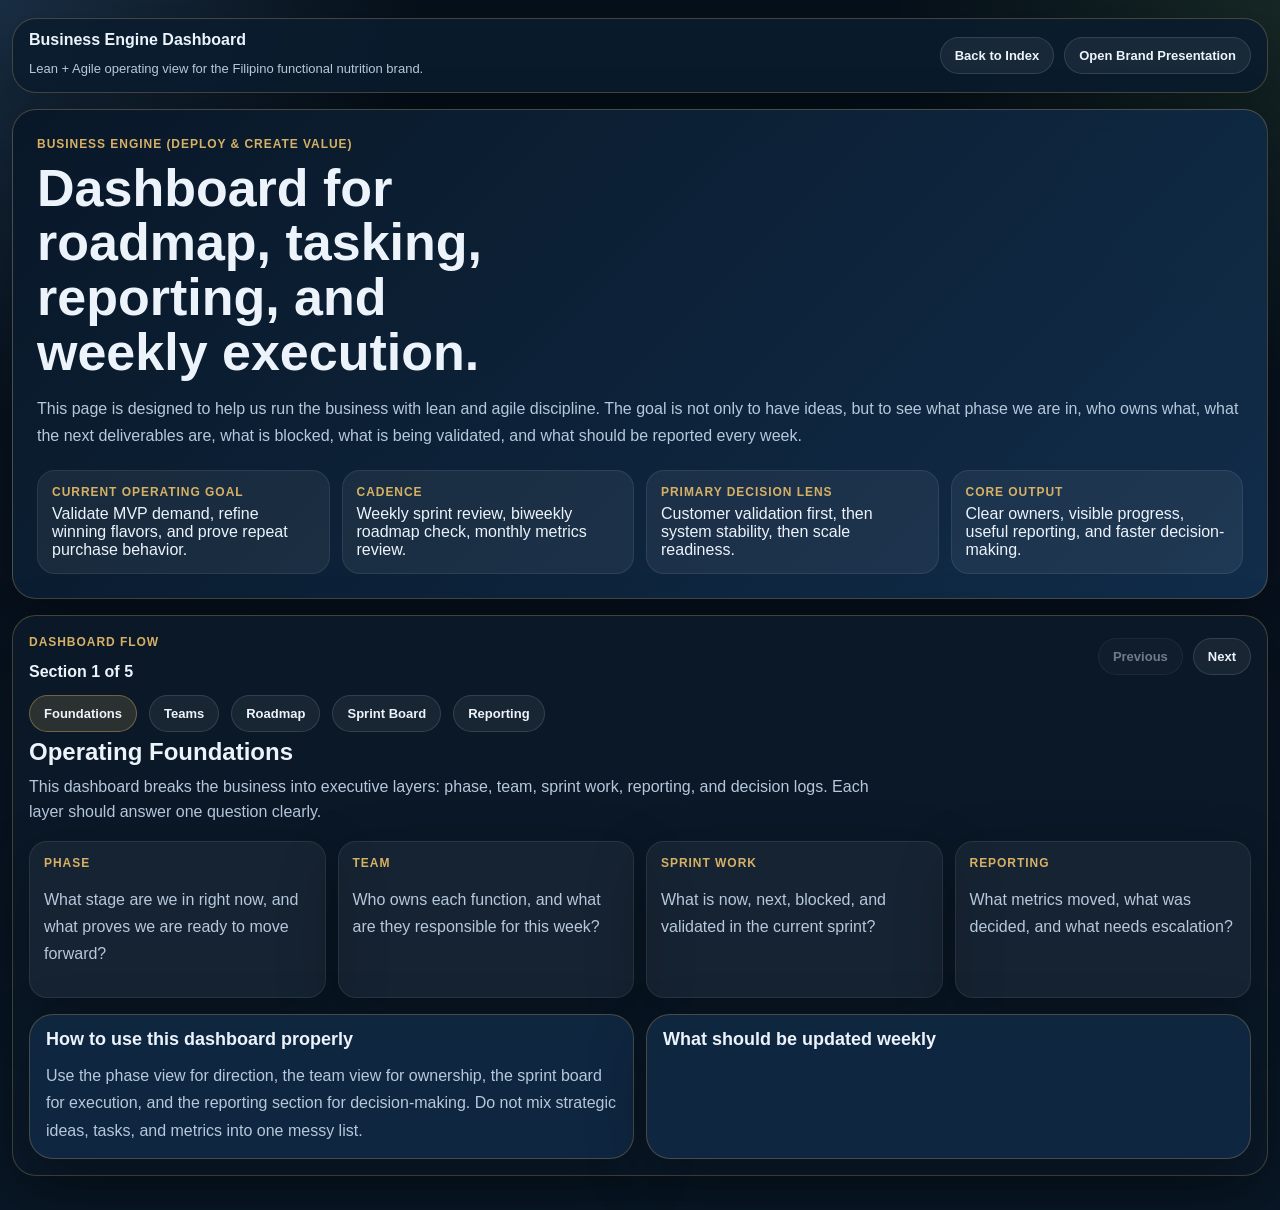
==== filipino-functional-nutrition-business-engine-dashboard.html @ 88f02013 "Add interactive nutrition presentations and dashboard" ====
<!DOCTYPE html>
<html lang="en">
<head>
  <meta charset="UTF-8">
  <meta name="viewport" content="width=device-width, initial-scale=1.0">
  <title>Filipino Functional Nutrition Business Engine Dashboard</title>
  <style>
    :root {
      --bg: #07111d;
      --panel: #102742;
      --text: #ecf3fb;
      --muted: #b6c8db;
      --gold: #d6b165;
      --line: rgba(214, 177, 101, 0.28);
      --green: #89d277;
      --blue: #71b7ff;
      --violet: #b389ff;
      --red: #ff9a9a;
      --shadow: 0 22px 60px rgba(0, 0, 0, 0.28);
    }

    * { box-sizing: border-box; }

    body {
      margin: 0;
      font-family: Arial, Helvetica, sans-serif;
      color: var(--text);
      background:
        radial-gradient(circle at top left, rgba(113, 183, 255, 0.18), transparent 24%),
        radial-gradient(circle at top right, rgba(137, 210, 119, 0.12), transparent 22%),
        linear-gradient(180deg, #06101a 0%, var(--bg) 45%, #091827 100%);
    }

    .shell {
      width: min(1360px, calc(100% - 24px));
      margin: 0 auto;
      padding: 18px 0 34px;
    }

    .topbar,
    .hero,
    .carousel-shell,
    .info-accordion,
    .task-card,
    .metric-card,
    .editable {
      border: 1px solid var(--line);
      border-radius: 24px;
      box-shadow: var(--shadow);
    }

    .topbar {
      display: flex;
      justify-content: space-between;
      align-items: center;
      gap: 12px;
      padding: 12px 16px;
      background: rgba(11, 28, 46, 0.9);
      margin-bottom: 16px;
    }

    .mini-links {
      display: flex;
      flex-wrap: wrap;
      gap: 10px;
    }

    .chip-link,
    .carousel-tab,
    .carousel-arrow {
      text-decoration: none;
      padding: 10px 14px;
      border-radius: 999px;
      background: rgba(255, 255, 255, 0.06);
      border: 1px solid rgba(255, 255, 255, 0.12);
      font-size: 13px;
      font-weight: bold;
      color: inherit;
      cursor: pointer;
    }

    .hero {
      padding: 24px;
      background: linear-gradient(135deg, rgba(9, 24, 40, 0.98), rgba(18, 47, 77, 0.95));
      margin-bottom: 16px;
    }

    .eyebrow {
      display: inline-block;
      margin-bottom: 10px;
      color: var(--gold);
      font-size: 12px;
      font-weight: bold;
      letter-spacing: 0.08em;
      text-transform: uppercase;
    }

    h1, h2, h3, h4 { margin: 0; }

    .hero h1 {
      font-size: clamp(32px, 5vw, 52px);
      line-height: 1.05;
      max-width: 16ch;
      margin-bottom: 12px;
    }

    .hero p,
    .panel-copy,
    .info-accordion p,
    .task-card span,
    .metric-card p {
      color: var(--muted);
      line-height: 1.7;
    }

    .hero-meta,
    .metrics-grid,
    .accordion-grid,
    .kanban,
    .editor-grid,
    .report-grid,
    .table-grid {
      display: grid;
      gap: 12px;
    }

    .hero-meta { grid-template-columns: repeat(4, minmax(0, 1fr)); margin-top: 20px; }

    .hero-meta div,
    .metric-card {
      padding: 14px;
      border-radius: 18px;
      background: rgba(255, 255, 255, 0.06);
      border: 1px solid rgba(255, 255, 255, 0.08);
    }

    .hero-meta strong,
    .metric-card strong {
      display: block;
      font-size: 12px;
      letter-spacing: 0.08em;
      text-transform: uppercase;
      color: var(--gold);
      margin-bottom: 6px;
    }

    .carousel-shell {
      padding: 16px;
      background: rgba(11, 25, 41, 0.92);
    }

    .carousel-topbar,
    .carousel-tabs {
      display: flex;
      align-items: center;
      gap: 12px;
      flex-wrap: wrap;
    }

    .carousel-topbar {
      justify-content: space-between;
      margin-bottom: 14px;
    }

    .carousel-status strong {
      display: block;
      margin-top: 4px;
    }

    .carousel-actions { display: flex; gap: 10px; }

    .carousel-arrow:disabled { opacity: 0.45; cursor: not-allowed; }

    .carousel-tab.is-active {
      background: rgba(214, 177, 101, 0.16);
      border-color: rgba(214, 177, 101, 0.4);
    }

    .carousel-panel { display: none; padding-top: 6px; }
    .carousel-panel.is-active { display: block; }

    .section-head { margin-bottom: 16px; }
    .section-head p { margin: 8px 0 0; color: var(--muted); max-width: 860px; line-height: 1.6; }

    .metrics-grid { grid-template-columns: repeat(4, minmax(0, 1fr)); margin-bottom: 16px; }
    .accordion-grid { grid-template-columns: repeat(2, minmax(0, 1fr)); }
    .accordion-grid.stack { grid-template-columns: 1fr; }
    .kanban { grid-template-columns: repeat(4, minmax(0, 1fr)); }
    .editor-grid,
    .report-grid { grid-template-columns: repeat(3, minmax(0, 1fr)); }
    .table-grid { grid-template-columns: 1.05fr 0.95fr; }

    .info-accordion {
      background: rgba(16, 39, 66, 0.95);
      padding: 14px 16px;
    }

    .info-accordion summary {
      cursor: pointer;
      list-style: none;
      font-size: 18px;
      font-weight: bold;
    }

    .info-accordion summary::-webkit-details-marker { display: none; }
    .info-accordion .content-wrap { margin-top: 12px; }

    .team-list,
    .phase-list,
    .plain-list {
      margin: 0;
      padding-left: 18px;
      color: var(--muted);
      line-height: 1.7;
    }

    .task-card,
    .metric-card {
      padding: 14px;
      background: rgba(255, 255, 255, 0.05);
    }

    .task-card strong {
      display: block;
      margin-bottom: 6px;
    }

    .editable {
      min-height: 180px;
      padding: 14px;
      background: rgba(255, 255, 255, 0.05);
      border-style: dashed;
      color: var(--text);
      outline: none;
      white-space: pre-wrap;
      line-height: 1.65;
    }

    .editable:empty::before {
      content: attr(data-placeholder);
      color: rgba(182, 200, 219, 0.65);
    }

    table {
      width: 100%;
      border-collapse: collapse;
      font-size: 14px;
    }

    th, td {
      text-align: left;
      padding: 10px 8px;
      vertical-align: top;
      border-bottom: 1px solid rgba(255, 255, 255, 0.08);
    }

    th {
      color: var(--gold);
      font-size: 12px;
      text-transform: uppercase;
      letter-spacing: 0.06em;
    }

    td { color: var(--muted); line-height: 1.55; }

    .legend {
      display: flex;
      flex-wrap: wrap;
      gap: 10px;
      margin-top: 12px;
    }

    .legend span {
      display: inline-flex;
      align-items: center;
      gap: 8px;
      font-size: 13px;
      color: var(--muted);
    }

    .dot {
      width: 10px;
      height: 10px;
      border-radius: 50%;
      display: inline-block;
    }

    .g { background: var(--green); }
    .b { background: var(--blue); }
    .v { background: var(--violet); }
    .r { background: var(--red); }

    .footer-note {
      margin-top: 10px;
      color: var(--muted);
      font-size: 13px;
      line-height: 1.6;
    }

    @media (max-width: 1180px) {
      .hero-meta,
      .metrics-grid,
      .accordion-grid,
      .kanban,
      .editor-grid,
      .report-grid,
      .table-grid {
        grid-template-columns: repeat(2, minmax(0, 1fr));
      }
    }

    @media (max-width: 760px) {
      .topbar,
      .carousel-topbar,
      .hero-meta,
      .metrics-grid,
      .accordion-grid,
      .kanban,
      .editor-grid,
      .report-grid,
      .table-grid {
        grid-template-columns: 1fr;
        flex-direction: column;
        align-items: flex-start;
      }
    }
  </style>
</head>
<body>
  <div class="shell">
    <nav class="topbar">
      <div>
        <strong>Business Engine Dashboard</strong>
        <div class="footer-note">Lean + Agile operating view for the Filipino functional nutrition brand.</div>
      </div>
      <div class="mini-links">
        <a class="chip-link" href="./index.html">Back to Index</a>
        <a class="chip-link" href="./filipino-wellness-bakery-presentation.html">Open Brand Presentation</a>
      </div>
    </nav>

    <header class="hero">
      <span class="eyebrow">Business Engine (Deploy & Create Value)</span>
      <h1>Dashboard for roadmap, tasking, reporting, and weekly execution.</h1>
      <p>
        This page is designed to help us run the business with lean and agile discipline. The goal
        is not only to have ideas, but to see what phase we are in, who owns what, what the next
        deliverables are, what is blocked, what is being validated, and what should be reported
        every week.
      </p>

      <div class="hero-meta">
        <div>
          <strong>Current Operating Goal</strong>
          <span>Validate MVP demand, refine winning flavors, and prove repeat purchase behavior.</span>
        </div>
        <div>
          <strong>Cadence</strong>
          <span>Weekly sprint review, biweekly roadmap check, monthly metrics review.</span>
        </div>
        <div>
          <strong>Primary Decision Lens</strong>
          <span>Customer validation first, then system stability, then scale readiness.</span>
        </div>
        <div>
          <strong>Core Output</strong>
          <span>Clear owners, visible progress, useful reporting, and faster decision-making.</span>
        </div>
      </div>
    </header>

    <div class="carousel-shell" data-carousel="dashboard">
      <div class="carousel-topbar">
        <div class="carousel-status">
          <span class="eyebrow">Dashboard Flow</span>
          <strong data-carousel-status>Section 1 of 5</strong>
        </div>
        <div class="carousel-actions">
          <button class="carousel-arrow" type="button" data-carousel-prev>Previous</button>
          <button class="carousel-arrow" type="button" data-carousel-next>Next</button>
        </div>
      </div>

      <div class="carousel-tabs">
        <button class="carousel-tab" type="button" data-carousel-jump="0">Foundations</button>
        <button class="carousel-tab" type="button" data-carousel-jump="1">Teams</button>
        <button class="carousel-tab" type="button" data-carousel-jump="2">Roadmap</button>
        <button class="carousel-tab" type="button" data-carousel-jump="3">Sprint Board</button>
        <button class="carousel-tab" type="button" data-carousel-jump="4">Reporting</button>
      </div>

      <main>
        <section class="carousel-panel is-active">
          <div class="section-head">
            <h2>Operating Foundations</h2>
            <p>
              This dashboard breaks the business into executive layers: phase, team, sprint work,
              reporting, and decision logs. Each layer should answer one question clearly.
            </p>
          </div>

          <div class="metrics-grid">
            <article class="metric-card">
              <strong>Phase</strong>
              <p>What stage are we in right now, and what proves we are ready to move forward?</p>
            </article>
            <article class="metric-card">
              <strong>Team</strong>
              <p>Who owns each function, and what are they responsible for this week?</p>
            </article>
            <article class="metric-card">
              <strong>Sprint Work</strong>
              <p>What is now, next, blocked, and validated in the current sprint?</p>
            </article>
            <article class="metric-card">
              <strong>Reporting</strong>
              <p>What metrics moved, what was decided, and what needs escalation?</p>
            </article>
          </div>

          <div class="accordion-grid">
            <details class="info-accordion" open>
              <summary>How to use this dashboard properly</summary>
              <div class="content-wrap panel-copy">
                Use the phase view for direction, the team view for ownership, the sprint board for
                execution, and the reporting section for decision-making. Do not mix strategic
                ideas, tasks, and metrics into one messy list.
              </div>
            </details>
            <details class="info-accordion">
              <summary>What should be updated weekly</summary>
              <div class="content-wrap">
                <ul class="plain-list">
                  <li>Top priorities for the week</li>
                  <li>New blockers or risks</li>
                  <li>Customer feedback and insights</li>
                  <li>Metrics snapshot</li>
                  <li>Key decisions made</li>
                </ul>
              </div>
            </details>
          </div>
        </section>

        <section class="carousel-panel">
          <div class="section-head">
            <h2>Business Engine Team Map</h2>
            <p>
              This turns the business into functional lanes so work can be assigned, tracked, and
              reported without confusion.
            </p>
          </div>

          <div class="accordion-grid">
            <details class="info-accordion" open>
              <summary>Brand & Marketing</summary>
              <div class="content-wrap">
                <p class="panel-copy">Own the brand message, demand generation, and community growth.</p>
                <ul class="team-list">
                  <li>Content calendar</li>
                  <li>Influencer or partner outreach</li>
                  <li>Audience feedback themes</li>
                </ul>
              </div>
            </details>
            <details class="info-accordion">
              <summary>Product Development</summary>
              <div class="content-wrap">
                <p class="panel-copy">Own formulation, macros, taste testing, and product iteration.</p>
                <ul class="team-list">
                  <li>Flavor test results</li>
                  <li>Recipe revisions</li>
                  <li>Shelf-life or packaging notes</li>
                </ul>
              </div>
            </details>
            <details class="info-accordion">
              <summary>Operations & Supply Chain</summary>
              <div class="content-wrap">
                <p class="panel-copy">Own sourcing, inventory, vendor coordination, and quality control.</p>
                <ul class="team-list">
                  <li>Supplier status</li>
                  <li>Inventory snapshot</li>
                  <li>Risks and bottlenecks</li>
                </ul>
              </div>
            </details>
            <details class="info-accordion">
              <summary>Sales & Distribution</summary>
              <div class="content-wrap">
                <p class="panel-copy">Own pilots, outreach, channels, and repeatability signals.</p>
                <ul class="team-list">
                  <li>Channel conversations</li>
                  <li>Pilot performance</li>
                  <li>Repeat order signals</li>
                </ul>
              </div>
            </details>
            <details class="info-accordion">
              <summary>Creative Media</summary>
              <div class="content-wrap">
                <p class="panel-copy">Own visuals, storytelling, packaging direction, and creative assets.</p>
                <ul class="team-list">
                  <li>Content assets produced</li>
                  <li>Packaging drafts</li>
                  <li>Campaign concepts</li>
                </ul>
              </div>
            </details>
            <details class="info-accordion">
              <summary>Data & AI + Finance & Strategy</summary>
              <div class="content-wrap">
                <p class="panel-copy">Own analytics, dashboards, automation, pricing, budget, and forecasting.</p>
                <ul class="team-list">
                  <li>Dashboard refresh and insights</li>
                  <li>Margin assumptions and runway</li>
                  <li>Decision recommendations</li>
                </ul>
              </div>
            </details>
          </div>
        </section>

        <section class="carousel-panel">
          <div class="section-head">
            <h2>Phase Roadmap</h2>
            <p>
              Each phase should have a narrow objective, a clear validation question, and a gate
              before expansion.
            </p>
          </div>

          <div class="accordion-grid stack">
            <details class="info-accordion" open>
              <summary>Phase 1 — Validate MVP</summary>
              <div class="content-wrap">
                <p class="panel-copy">Goal: prove demand, identify winning flavors, and confirm repeat purchase behavior.</p>
                <ul class="phase-list">
                  <li>Small-batch flavor testing</li>
                  <li>Hospital, gym, and Filipino community pilots</li>
                  <li>Collect structured customer feedback</li>
                  <li>Track repeat purchase signals</li>
                  <li>Decide which hero SKUs move forward</li>
                </ul>
              </div>
            </details>
            <details class="info-accordion">
              <summary>Phase 2 — Systemize & Grow</summary>
              <div class="content-wrap">
                <p class="panel-copy">Goal: build repeatable systems so growth does not break quality or operations.</p>
                <ul class="phase-list">
                  <li>Create SOPs and handoff workflows</li>
                  <li>Stabilize supply chain and inventory</li>
                  <li>Launch Shopify, Amazon, or direct ordering</li>
                  <li>Expand creator and community marketing</li>
                  <li>Track monthly revenue and operational stability</li>
                </ul>
              </div>
            </details>
            <details class="info-accordion">
              <summary>Phase 3 — Scale the Brand</summary>
              <div class="content-wrap">
                <p class="panel-copy">Goal: become a scalable wellness brand with stronger distribution, systems, and teams.</p>
                <ul class="phase-list">
                  <li>Retail expansion and national distribution</li>
                  <li>Grow product line intentionally</li>
                  <li>Build leadership lanes and reporting structure</li>
                  <li>Add analytics, AI, and automation systems</li>
                  <li>Strengthen brand ecosystem and partnerships</li>
                </ul>
              </div>
            </details>
          </div>
        </section>

        <section class="carousel-panel">
          <div class="section-head">
            <h2>Sprint Control Board</h2>
            <p>
              Keep the list tight and only track work that directly matters to the current phase.
            </p>
          </div>

          <div class="kanban">
            <article class="task-card">
              <strong>Now</strong>
              <span>Finalize MVP flavor shortlist, set up pilot feedback form, confirm first three pilot locations.</span>
            </article>
            <article class="task-card">
              <strong>Next</strong>
              <span>Draft lean packaging direction and build the initial unit economics model.</span>
            </article>
            <article class="task-card">
              <strong>Blocked / Risks</strong>
              <span>Ingredient sourcing uncertainty and claims or labeling questions.</span>
            </article>
            <article class="task-card">
              <strong>Validated / Done</strong>
              <span>Core concept direction confirmed and phase framework defined.</span>
            </article>
          </div>

          <div class="accordion-grid" style="margin-top:12px;">
            <details class="info-accordion" open>
              <summary>What belongs on the sprint board</summary>
              <div class="content-wrap">
                <ul class="plain-list">
                  <li>Only phase-relevant execution items</li>
                  <li>Clearly owned tasks</li>
                  <li>Visible blockers</li>
                  <li>Validated learning, not just busywork</li>
                </ul>
              </div>
            </details>
            <details class="info-accordion">
              <summary>What should not live here</summary>
              <div class="content-wrap">
                <ul class="plain-list">
                  <li>Long-term brainstorming</li>
                  <li>Unowned ideas</li>
                  <li>Metrics without action</li>
                  <li>Random admin notes</li>
                </ul>
              </div>
            </details>
          </div>
        </section>

        <section class="carousel-panel">
          <div class="section-head">
            <h2>Reporting, Updates, and Decision Tools</h2>
            <p>
              Use this section as the weekly operating layer. These editable boxes save in the
              browser so you can keep a running dashboard without editing the HTML each time.
            </p>
          </div>

          <div class="table-grid">
            <details class="info-accordion" open>
              <summary>Work Breakdown Structure</summary>
              <div class="content-wrap">
                <table>
                  <thead>
                    <tr>
                      <th>Layer</th>
                      <th>Example</th>
                      <th>Owner</th>
                      <th>Success Measure</th>
                    </tr>
                  </thead>
                  <tbody>
                    <tr>
                      <td>Objective</td>
                      <td>Validate Phase 1 MVP demand</td>
                      <td>Founders</td>
                      <td>Repeat customers and strong pilot response</td>
                    </tr>
                    <tr>
                      <td>Initiative</td>
                      <td>Flavor testing pilot</td>
                      <td>Product Dev + Sales</td>
                      <td>Top flavor ranking and response</td>
                    </tr>
                    <tr>
                      <td>Project</td>
                      <td>Hospital or gym activation</td>
                      <td>Sales & Distribution</td>
                      <td>Signed pilot location and turnout</td>
                    </tr>
                    <tr>
                      <td>Task</td>
                      <td>Create tester feedback form</td>
                      <td>Data & AI</td>
                      <td>Structured data from every tester</td>
                    </tr>
                  </tbody>
                </table>
              </div>
            </details>

            <details class="info-accordion">
              <summary>Minimum Weekly Reporting</summary>
              <div class="content-wrap">
                <ul class="plain-list">
                  <li>Brand & Marketing: content, reach, top message response</li>
                  <li>Product Dev: batch count, scores, complaints, revisions</li>
                  <li>Operations: supplier status, inventory risk, quality issues</li>
                  <li>Sales: conversations, orders, repeat orders, channel feedback</li>
                  <li>Creative: assets produced, packaging progress</li>
                  <li>Data & AI: dashboard refresh, insights, automation ideas</li>
                  <li>Finance: spend, margin assumptions, cash runway</li>
                </ul>
                <div class="legend">
                  <span><i class="dot g"></i> On track</span>
                  <span><i class="dot b"></i> In progress</span>
                  <span><i class="dot v"></i> Needs decision</span>
                  <span><i class="dot r"></i> Blocked / at risk</span>
                </div>
              </div>
            </details>
          </div>

          <div class="editor-grid" style="margin-top:12px;">
            <div class="editable" contenteditable="true" data-key="leadership-update" data-placeholder="Weekly Leadership Update:
- Wins
- Major progress
- What moved the phase goal"></div>
            <div class="editable" contenteditable="true" data-key="risks-blockers" data-placeholder="Risks, Blockers, Asks:
- What is slowing the team down
- What decisions are needed"></div>
            <div class="editable" contenteditable="true" data-key="next-7-days" data-placeholder="Next 7 Days:
- Most important tasks
- Only work that supports the current phase"></div>
          </div>

          <div class="report-grid" style="margin-top:12px;">
            <div class="editable" contenteditable="true" data-key="decision-log" data-placeholder="Decision Log:
- What was decided
- Why it was decided
- What changes because of it"></div>
            <div class="editable" contenteditable="true" data-key="customer-insights" data-placeholder="Customer Insight Log:
- What testers are saying
- Repeated themes
- Behavior changes"></div>
            <div class="editable" contenteditable="true" data-key="metrics-snapshot" data-placeholder="Metrics Snapshot:
- Total testers
- Repeat purchase interest
- Top flavor
- Pilot channels confirmed"></div>
          </div>

          <p class="footer-note">
            Recommended rhythm: Monday planning, midweek check-in, Friday sprint review, end-of-month
            metrics summary, and phase-gate review before expanding scope.
          </p>
        </section>
      </main>
    </div>
  </div>

  <script>
    const setupCarousel = (root) => {
      const panels = Array.from(root.querySelectorAll(".carousel-panel"));
      const tabs = Array.from(root.querySelectorAll("[data-carousel-jump]"));
      const prev = root.querySelector("[data-carousel-prev]");
      const next = root.querySelector("[data-carousel-next]");
      const status = root.querySelector("[data-carousel-status]");
      let index = 0;

      const render = () => {
        panels.forEach((panel, panelIndex) => {
          panel.classList.toggle("is-active", panelIndex === index);
        });

        tabs.forEach((tab, tabIndex) => {
          const active = tabIndex === index;
          tab.classList.toggle("is-active", active);
          tab.setAttribute("aria-pressed", active ? "true" : "false");
        });

        if (status) {
          status.textContent = `Section ${index + 1} of ${panels.length}`;
        }

        prev.disabled = index === 0;
        next.disabled = index === panels.length - 1;
      };

      tabs.forEach((tab) => {
        tab.addEventListener("click", () => {
          index = Number(tab.dataset.carouselJump);
          render();
        });
      });

      prev.addEventListener("click", () => {
        if (index > 0) {
          index -= 1;
          render();
        }
      });

      next.addEventListener("click", () => {
        if (index < panels.length - 1) {
          index += 1;
          render();
        }
      });

      render();
    };

    document.querySelectorAll("[data-carousel]").forEach(setupCarousel);

    document.querySelectorAll(".editable").forEach((node) => {
      const key = `business-engine:${node.dataset.key}`;
      const savedValue = localStorage.getItem(key);
      if (savedValue) {
        node.textContent = savedValue;
      }

      node.addEventListener("input", () => {
        localStorage.setItem(key, node.textContent);
      });
    });
  </script>
</body>
</html>
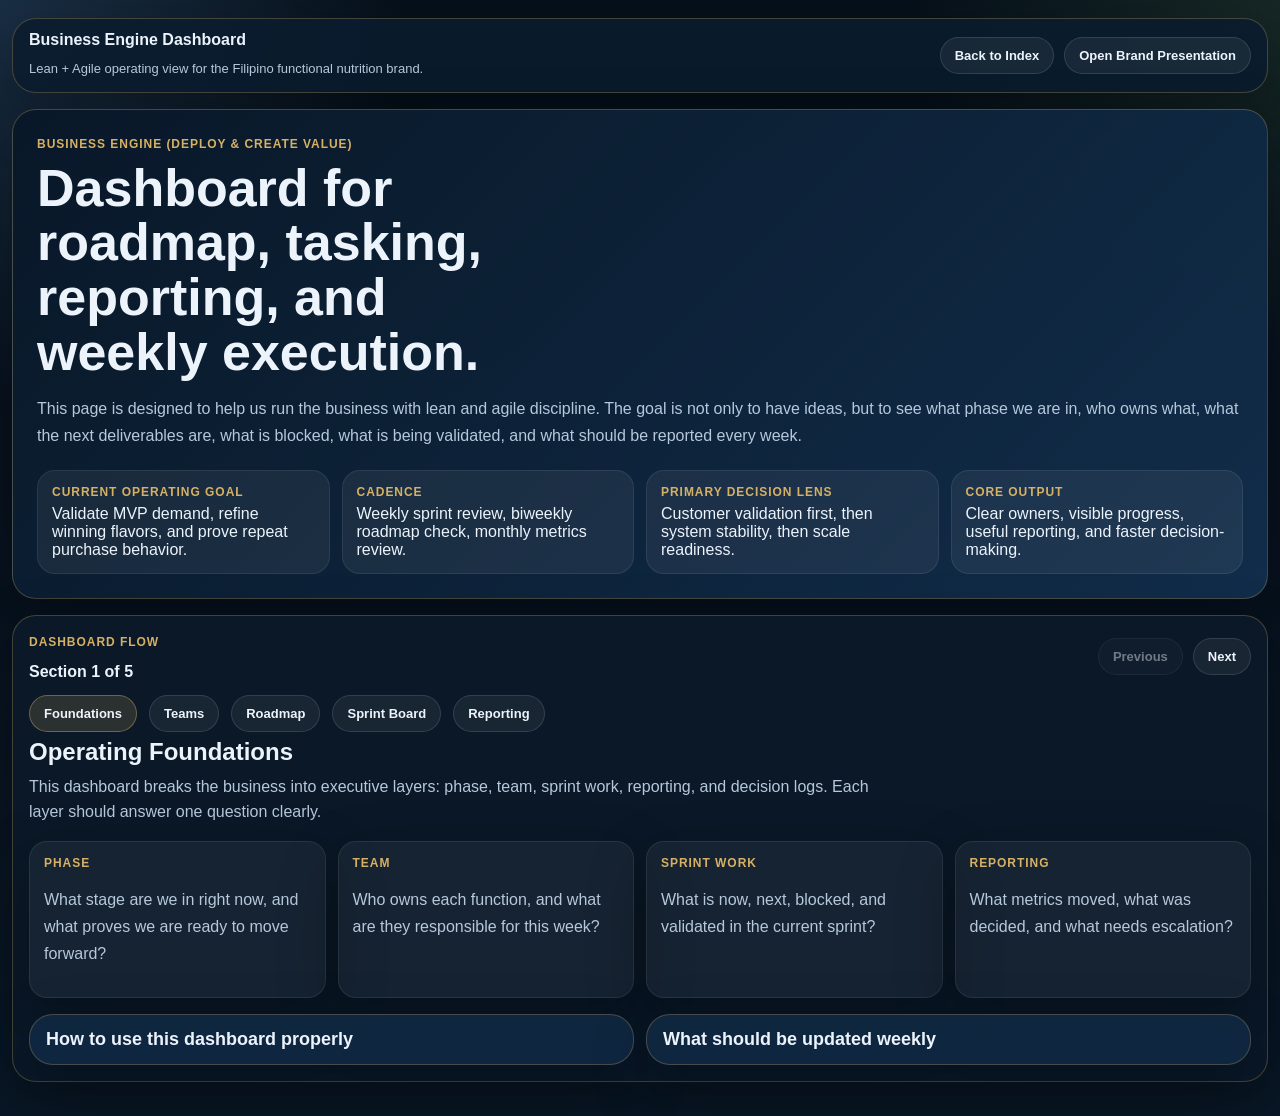
==== commit 31f78cfa: "Default presentation accordions to collapsed" ====
--- a/filipino-functional-nutrition-business-engine-dashboard.html
+++ b/filipino-functional-nutrition-business-engine-dashboard.html
@@ -419,7 +419,7 @@
           </div>
 
           <div class="accordion-grid">
-            <details class="info-accordion" open>
+            <details class="info-accordion">
               <summary>How to use this dashboard properly</summary>
               <div class="content-wrap panel-copy">
                 Use the phase view for direction, the team view for ownership, the sprint board for
@@ -452,7 +452,7 @@
           </div>
 
           <div class="accordion-grid">
-            <details class="info-accordion" open>
+            <details class="info-accordion">
               <summary>Brand & Marketing</summary>
               <div class="content-wrap">
                 <p class="panel-copy">Own the brand message, demand generation, and community growth.</p>
@@ -531,7 +531,7 @@
           </div>
 
           <div class="accordion-grid stack">
-            <details class="info-accordion" open>
+            <details class="info-accordion">
               <summary>Phase 1 — Validate MVP</summary>
               <div class="content-wrap">
                 <p class="panel-copy">Goal: prove demand, identify winning flavors, and confirm repeat purchase behavior.</p>
@@ -601,7 +601,7 @@
           </div>
 
           <div class="accordion-grid" style="margin-top:12px;">
-            <details class="info-accordion" open>
+            <details class="info-accordion">
               <summary>What belongs on the sprint board</summary>
               <div class="content-wrap">
                 <ul class="plain-list">
@@ -636,7 +636,7 @@
           </div>
 
           <div class="table-grid">
-            <details class="info-accordion" open>
+            <details class="info-accordion">
               <summary>Work Breakdown Structure</summary>
               <div class="content-wrap">
                 <table>
